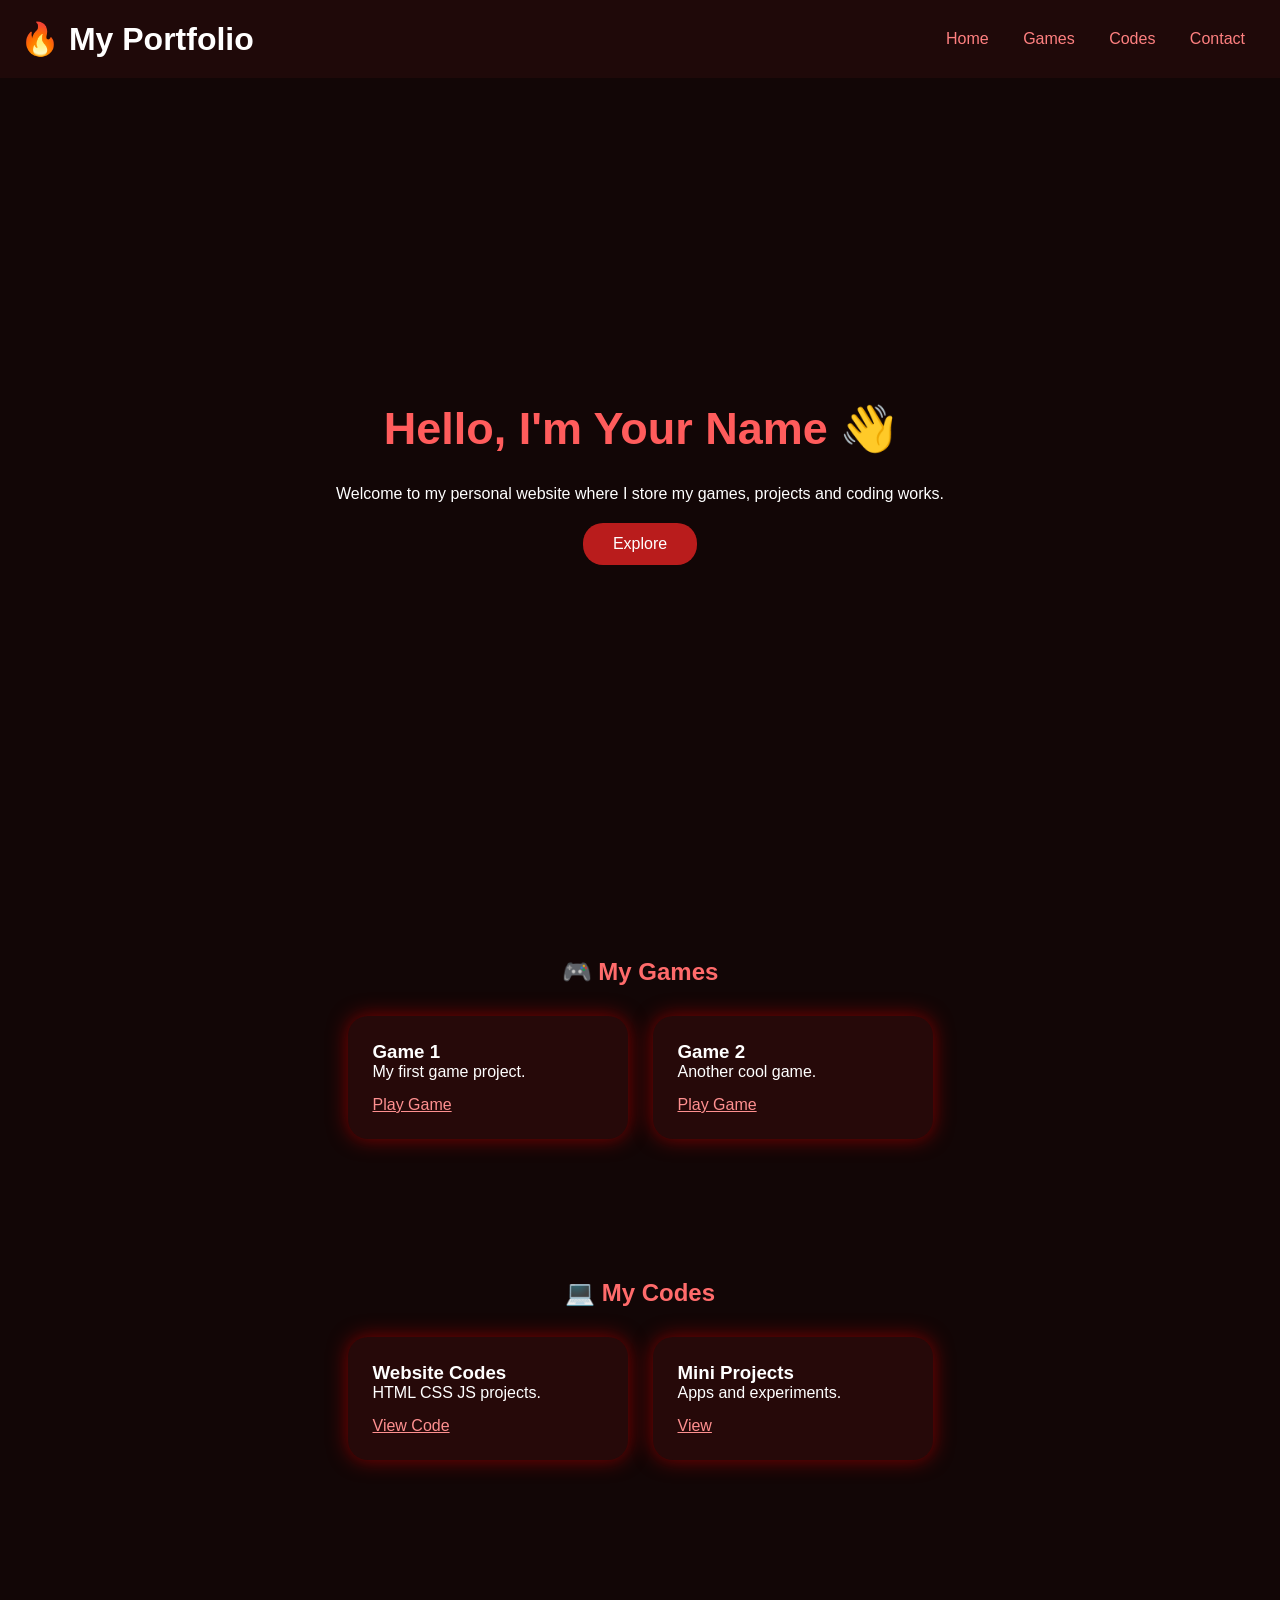
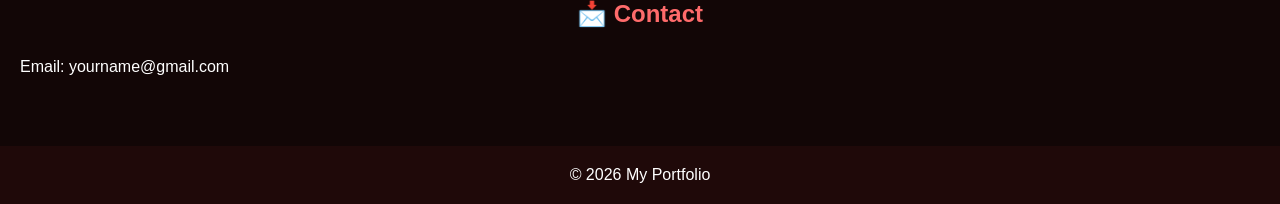
==== index.html @ 28afd143 "Create index.html" ====
<!DOCTYPE html>
<html lang="en">

<head>
<meta charset="UTF-8">
<meta name="viewport" content="width=device-width, initial-scale=1.0">

<title>My Portfolio</title>

<link rel="stylesheet" href="style.css">

</head>


<body>


<header>

<h1>🔥 My Portfolio</h1>

<nav>
<a href="#home">Home</a>
<a href="#games">Games</a>
<a href="#codes">Codes</a>
<a href="#contact">Contact</a>
</nav>

</header>



<section id="home" class="hero">

<h2>Hello, I'm Your Name 👋</h2>

<p>
Welcome to my personal website where I store my games,
projects and coding works.
</p>

<a href="explore.html" class="explore-btn">
Explore
</a>

</section>




<section id="games">

<h2>🎮 My Games</h2>


<div class="container">


<div class="card">

<h3>Game 1</h3>

<p>
My first game project.
</p>

<a href="#">
Play Game
</a>

</div>



<div class="card">

<h3>Game 2</h3>

<p>
Another cool game.
</p>

<a href="#">
Play Game
</a>

</div>


</div>

</section>






<section id="codes">


<h2>💻 My Codes</h2>


<div class="container">


<div class="card">

<h3>Website Codes</h3>

<p>
HTML CSS JS projects.
</p>

<a href="#">
View Code
</a>

</div>



<div class="card">

<h3>Mini Projects</h3>

<p>
Apps and experiments.
</p>

<a href="#">
View
</a>

</div>


</div>


</section>







<section id="contact">


<h2>📩 Contact</h2>

<p>
Email: yourname@gmail.com
</p>


</section>




<footer>

<p>© 2026 My Portfolio</p>

</footer>



<script src="script.js"></script>

</body>

</html>
---- style.css ----
*{
margin:0;
padding:0;
box-sizing:border-box;
font-family:Arial;
}


body{

background:#120606;
color:white;

}



header{

position:sticky;
top:0;

background:#1f0909;

padding:20px;

display:flex;
justify-content:space-between;
align-items:center;

}


nav a{

color:#ff8080;
text-decoration:none;

margin:15px;

}



.hero{

height:90vh;

display:flex;
flex-direction:column;

justify-content:center;
align-items:center;

text-align:center;

animation:fade 2s;

}



.hero h2{

font-size:45px;
color:#ff5c5c;

}



button{

margin-top:20px;

padding:12px 30px;

border:none;

border-radius:20px;

background:#b91c1c;

color:white;

cursor:pointer;

}



button:hover{

transform:scale(1.1);

}




section{

padding:70px 20px;

}



h2{

text-align:center;

color:#ff6b6b;

margin-bottom:30px;

}



.container{

display:flex;

justify-content:center;

gap:25px;

flex-wrap:wrap;

}



.card{


width:280px;

background:#260909;

padding:25px;

border-radius:20px;

box-shadow:0 0 20px #800000;

transition:.4s;

}



.card:hover{

transform:translateY(-15px);

}



.card a{

display:inline-block;

margin-top:15px;

color:#ff9090;

}



footer{

text-align:center;

padding:20px;

background:#1f0909;

}





@keyframes fade{

from{

opacity:0;

transform:translateY(40px);

}


to{

opacity:1;

transform:translateY(0);

}

}
.explore-btn{

display:inline-block;

margin-top:20px;

padding:12px 30px;

background:#b91c1c;

color:white;

text-decoration:none;

border-radius:20px;

transition:.3s;

}


.explore-btn:hover{

transform:scale(1.1);

background:#ff3333;

}
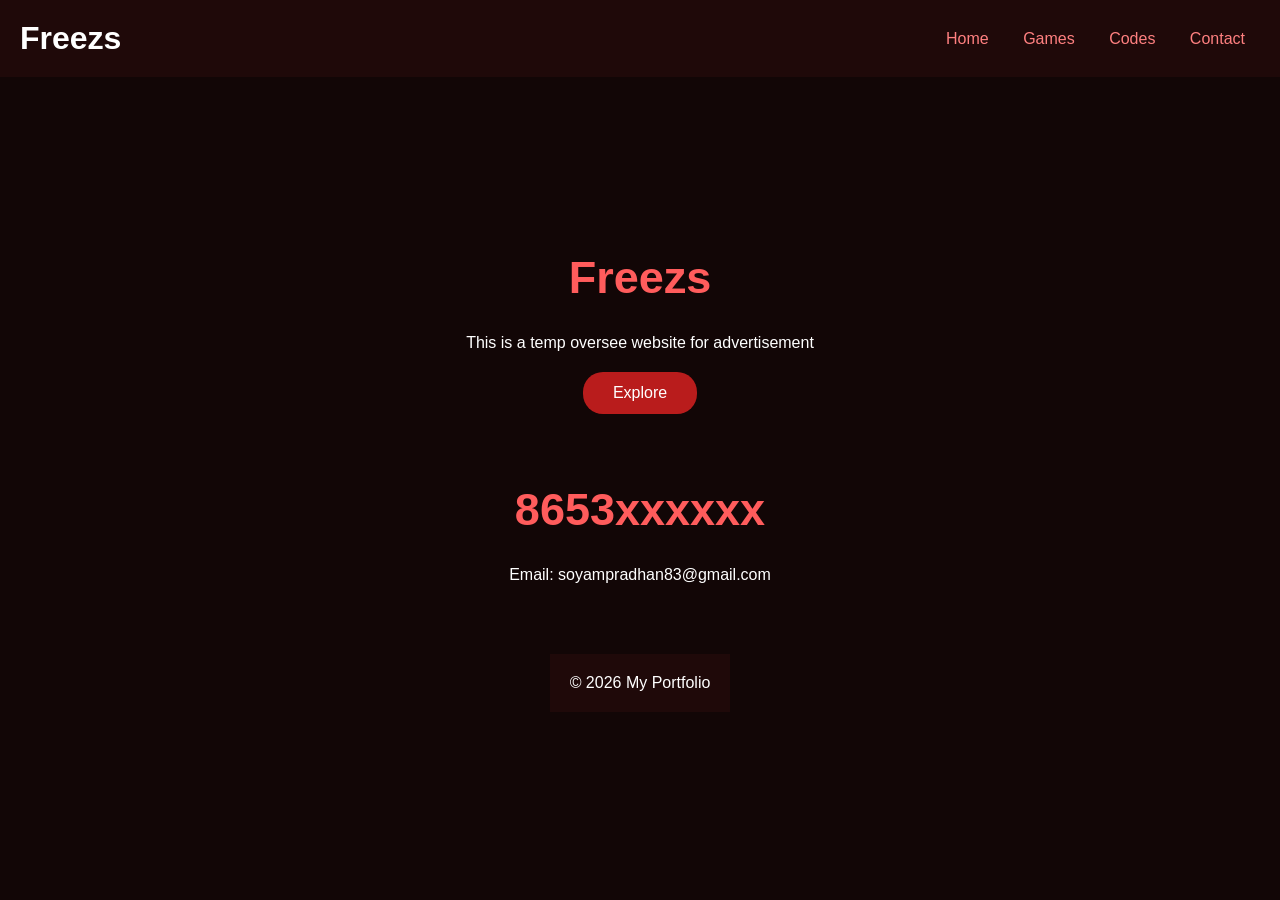
==== commit 2ddb3e3c: "Update index.html" ====
--- a/index.html
+++ b/index.html
@@ -5,7 +5,7 @@
 <meta charset="UTF-8">
 <meta name="viewport" content="width=device-width, initial-scale=1.0">
 
-<title>My Portfolio</title>
+<title>Freezssp12</title>
 
 <link rel="stylesheet" href="style.css">
 
@@ -17,7 +17,7 @@
 
 <header>
 
-<h1>🔥 My Portfolio</h1>
+<h1>Freezs</h1>
 
 <nav>
 <a href="#home">Home</a>
@@ -32,114 +32,31 @@
 
 <section id="home" class="hero">
 
-<h2>Hello, I'm Your Name 👋</h2>
+<h2>Freezs</h2>
 
 <p>
-Welcome to my personal website where I store my games,
-projects and coding works.
+This is a temp oversee website for advertisement
 </p>
 
 <a href="explore.html" class="explore-btn">
 Explore
 </a>
 
-</section>
-
-
-
-
-<section id="games">
-
-<h2>🎮 My Games</h2>
-
-
-<div class="container">
-
-
-<div class="card">
-
-<h3>Game 1</h3>
-
-<p>
-My first game project.
-</p>
-
-<a href="#">
-Play Game
-</a>
-
-</div>
-
-
-
-<div class="card">
-
-<h3>Game 2</h3>
-
-<p>
-Another cool game.
-</p>
-
-<a href="#">
-Play Game
-</a>
-
-</div>
-
-
-</div>
-
-</section>
 
 
 
 
 
 
-<section id="codes">
-
-
-<h2>💻 My Codes</h2>
-
-
-<div class="container">
-
-
-<div class="card">
-
-<h3>Website Codes</h3>
-
-<p>
-HTML CSS JS projects.
-</p>
-
-<a href="#">
-View Code
-</a>
-
-</div>
 
 
 
-<div class="card">
-
-<h3>Mini Projects</h3>
-
-<p>
-Apps and experiments.
-</p>
-
-<a href="#">
-View
-</a>
-
-</div>
 
 
-</div>
 
 
-</section>
+
+
 
 
 
@@ -150,10 +67,10 @@
 <section id="contact">
 
 
-<h2>📩 Contact</h2>
+<h2>8653xxxxxx</h2>
 
 <p>
-Email: yourname@gmail.com
+Email: soyampradhan83@gmail.com
 </p>
 
 
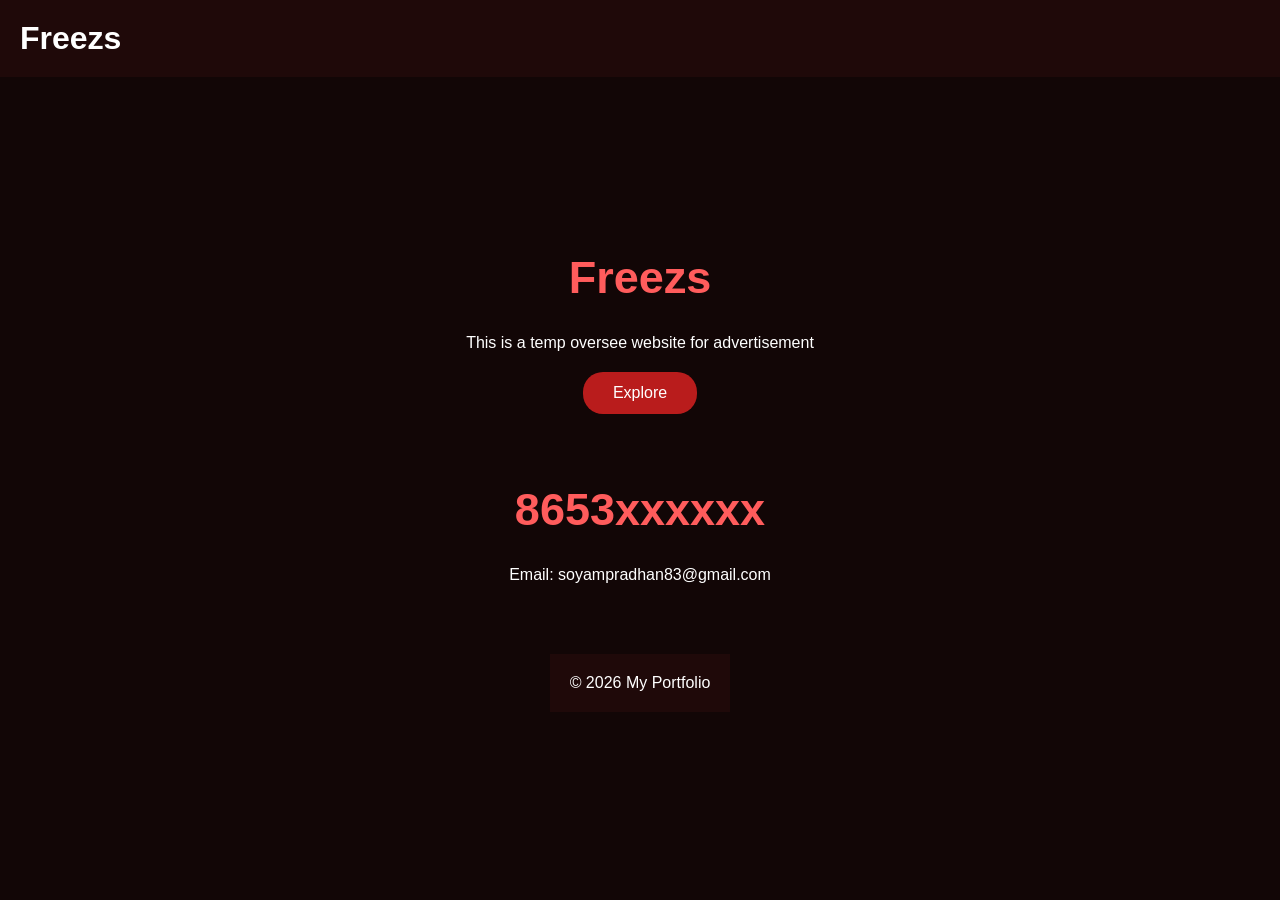
==== commit 1764766f: "Remove navigation links from index.html" ====
--- a/index.html
+++ b/index.html
@@ -19,12 +19,7 @@
 
 <h1>Freezs</h1>
 
-<nav>
-<a href="#home">Home</a>
-<a href="#games">Games</a>
-<a href="#codes">Codes</a>
-<a href="#contact">Contact</a>
-</nav>
+
 
 </header>
 
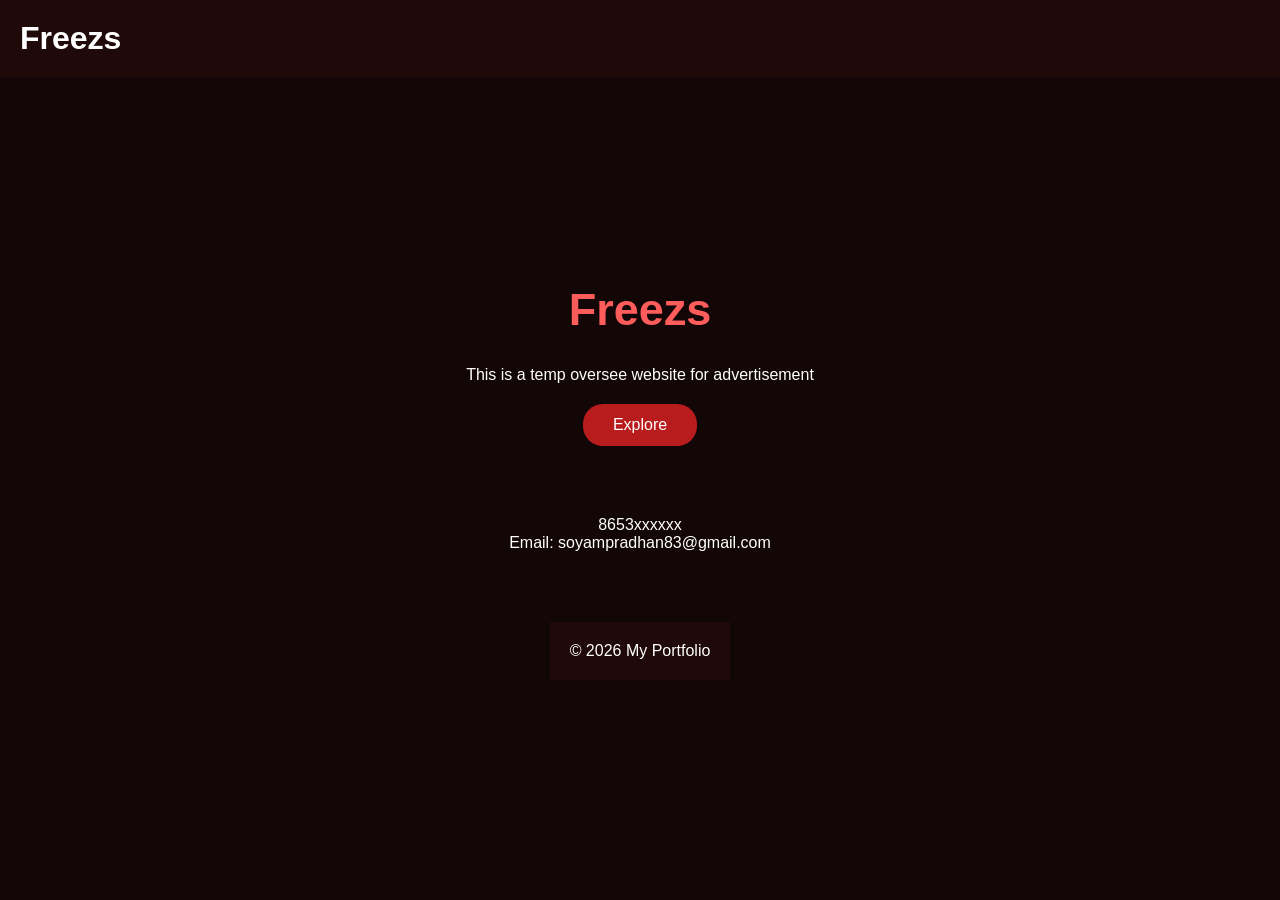
==== commit 295dc7c8: "Update index.html" ====
--- a/index.html
+++ b/index.html
@@ -62,7 +62,7 @@
 <section id="contact">
 
 
-<h2>8653xxxxxx</h2>
+<p>8653xxxxxx</p>
 
 <p>
 Email: soyampradhan83@gmail.com
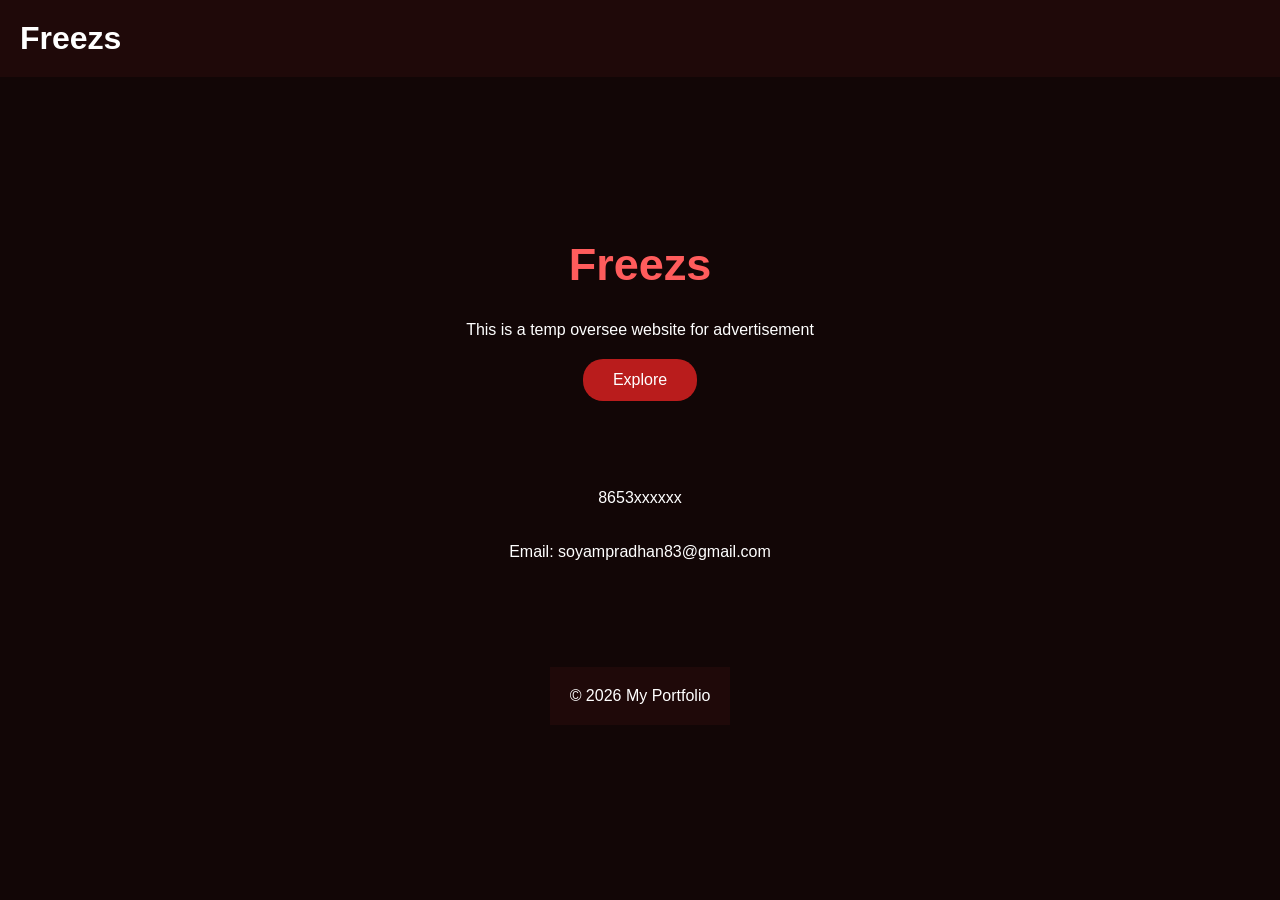
==== commit 24b34055: "Update index.html" ====
--- a/index.html
+++ b/index.html
@@ -29,9 +29,9 @@
 
 <h2>Freezs</h2>
 
-<p>
+<bold>
 This is a temp oversee website for advertisement
-</p>
+</bold>
 
 <a href="explore.html" class="explore-btn">
 Explore
@@ -58,19 +58,13 @@
 
 
 
-
-<section id="contact">
-
-
-<p>8653xxxxxx</p>
-
+<pre><section id="contact">
+<p>8653xxxxxx</p> 
 <p>
 Email: soyampradhan83@gmail.com
 </p>
-
-
 </section>
-
+</pre>
 
 
 
--- a/style.css
+++ b/style.css
@@ -232,4 +232,31 @@
 
 background:#ff3333;
 
-}+}
+/* Click Animation */
+button, a {
+    transition: 0.15s ease;
+    cursor: pointer;
+}
+
+button:active, a:active {
+    transform: scale(0.92);
+    box-shadow: 0 2px 5px rgba(0,0,0,0.3);
+}
+button {
+    background: #6c5ce7;
+    color: white;
+    border: none;
+    padding: 12px 25px;
+    border-radius: 12px;
+    transition: 0.2s;
+}
+
+button:hover {
+    transform: translateY(-3px);
+    box-shadow: 0 10px 20px #6c5ce766;
+}
+
+button:active {
+    transform: scale(0.9);
+}
